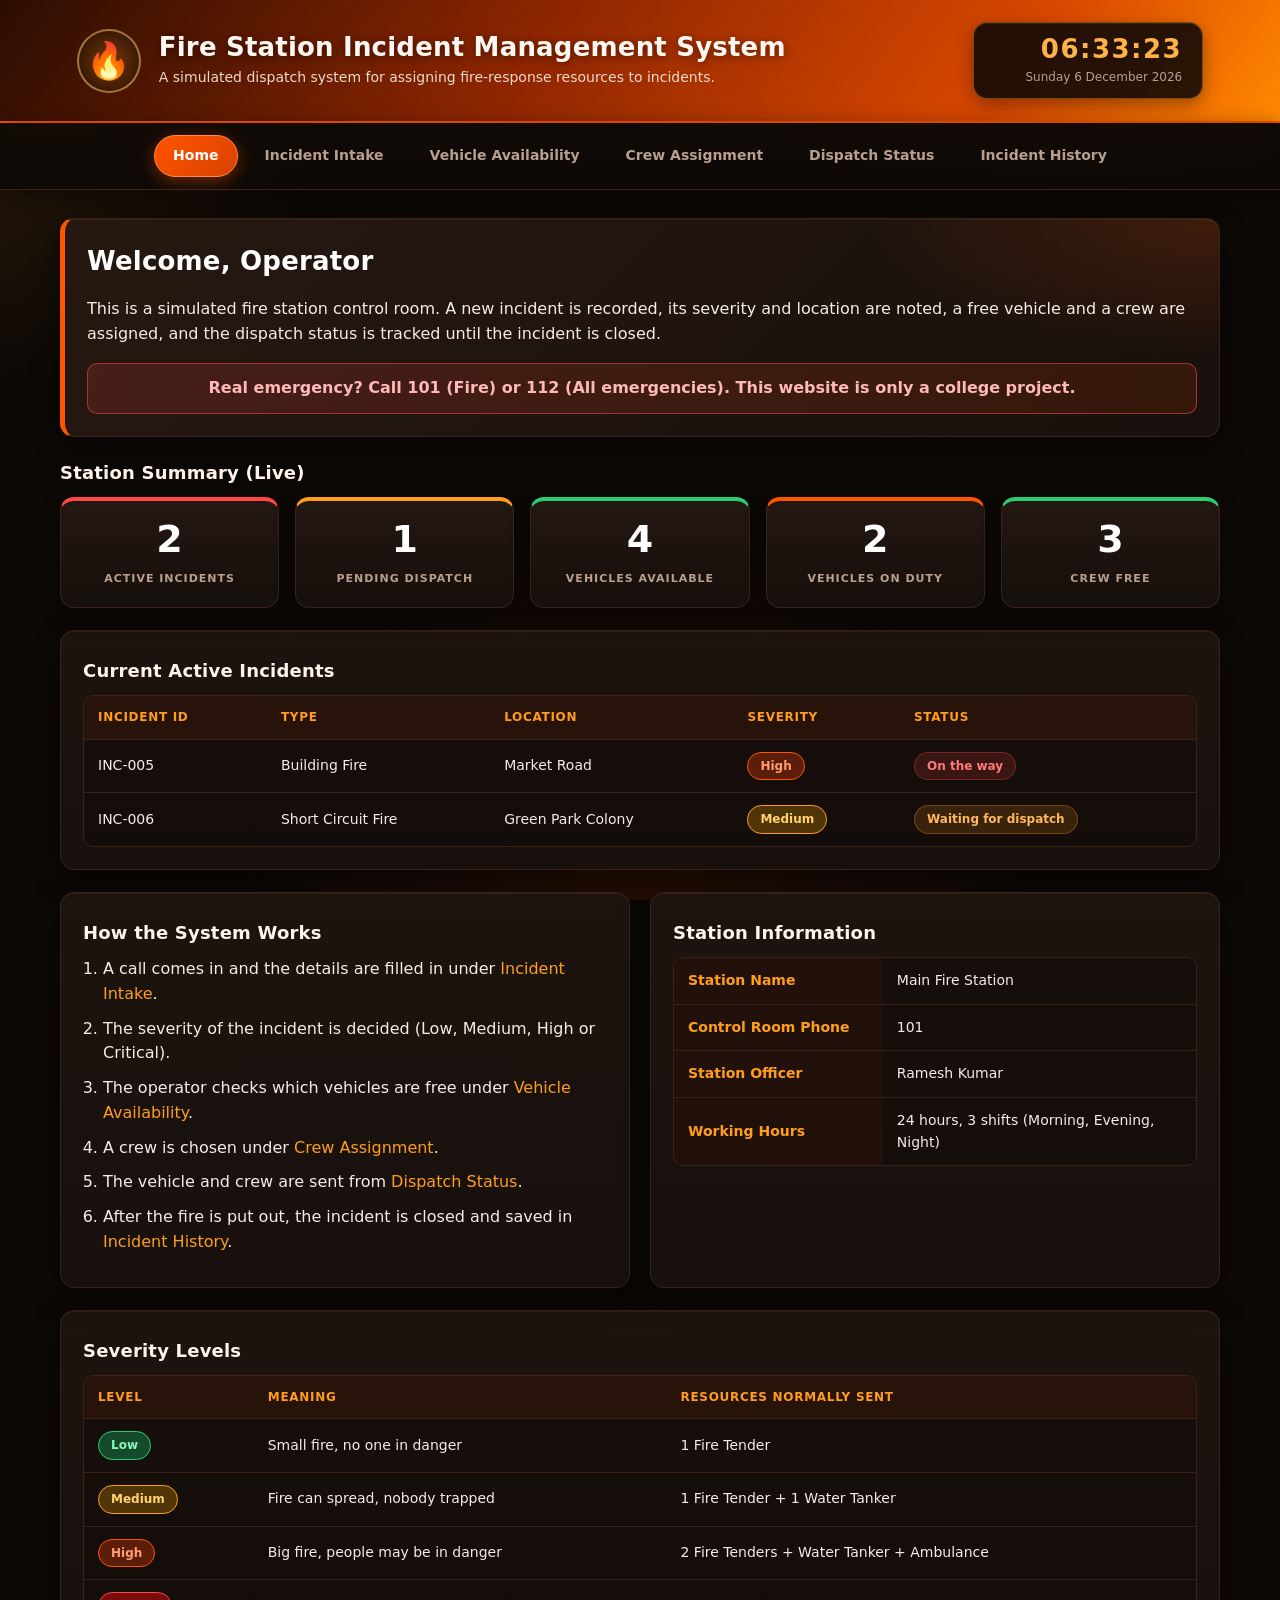
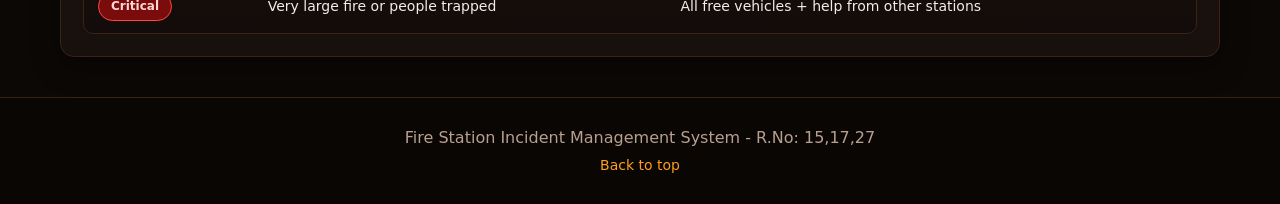
==== index.html @ aada80b8 "Rename fire station.html to index.html" ====
<!DOCTYPE html>
<html lang="en">
<head>
    <meta charset="UTF-8">
    <meta name="viewport" content="width=device-width, initial-scale=1">
    <title>Fire Station Incident Management System</title>
    <link rel="stylesheet" href="fire station.css">
</head>
<body id="top">

    <header class="topbar">
        <div class="brand">
            <div class="flame" aria-hidden="true">&#128293;</div>
            <div>
                <h1>Fire Station Incident Management System</h1>
                <p>A simulated dispatch system for assigning fire-response resources to incidents.</p>
            </div>
        </div>
        <div class="clock-box">
            <div id="clock-time">--:--:--</div>
            <div id="clock-date">--</div>
        </div>
    </header>

    <nav class="nav" id="nav">
        <a href="#home">Home</a>
        <a href="#intake">Incident Intake</a>
        <a href="#vehicles">Vehicle Availability</a>
        <a href="#crew">Crew Assignment</a>
        <a href="#dispatch">Dispatch Status</a>
        <a href="#history">Incident History</a>
    </nav>

    <main>

        <!-- Pure CSS Confirmation Banner when forms are submitted -->
        <div id="submitted" class="notice-banner">
            <span>&#10004; Action recorded in the control room log (HTML/CSS Simulation).</span>
            <a href="#home" class="close-notice">Dismiss</a>
        </div>

        <!-- ==================== HOME ==================== -->
        <section id="home" class="view">
            <div class="hero">
                <h2>Welcome, Operator</h2>
                <p>
                    This is a simulated fire station control room. A new incident is recorded,
                    its severity and location are noted, a free vehicle and a crew are assigned,
                    and the dispatch status is tracked until the incident is closed.
                </p>
                <p class="emergency">Real emergency? Call 101 (Fire) or 112 (All emergencies). This website is only a college project.</p>
            </div>

            <h3>Station Summary (Live)</h3>
            <div class="stats">
                <div class="stat red"><span>2</span><small>Active Incidents</small></div>
                <div class="stat orange"><span>1</span><small>Pending Dispatch</small></div>
                <div class="stat green"><span>4</span><small>Vehicles Available</small></div>
                <div class="stat"><span>2</span><small>Vehicles On Duty</small></div>
                <div class="stat green"><span>3</span><small>Crew Free</small></div>
            </div>

            <div class="card">
                <h3>Current Active Incidents</h3>
                <div class="table-wrap">
                    <table>
                        <thead>
                            <tr><th>Incident ID</th><th>Type</th><th>Location</th><th>Severity</th><th>Status</th></tr>
                        </thead>
                        <tbody>
                            <tr>
                                <td>INC-005</td>
                                <td>Building Fire</td>
                                <td>Market Road</td>
                                <td><span class="sev sev-high">High</span></td>
                                <td><span class="pill busy">On the way</span></td>
                            </tr>
                            <tr>
                                <td>INC-006</td>
                                <td>Short Circuit Fire</td>
                                <td>Green Park Colony</td>
                                <td><span class="sev sev-medium">Medium</span></td>
                                <td><span class="pill waiting">Waiting for dispatch</span></td>
                            </tr>
                        </tbody>
                    </table>
                </div>
            </div>

            <div class="grid-2">
                <div class="card">
                    <h3>How the System Works</h3>
                    <ol class="steps">
                        <li>A call comes in and the details are filled in under <a href="#intake">Incident Intake</a>.</li>
                        <li>The severity of the incident is decided (Low, Medium, High or Critical).</li>
                        <li>The operator checks which vehicles are free under <a href="#vehicles">Vehicle Availability</a>.</li>
                        <li>A crew is chosen under <a href="#crew">Crew Assignment</a>.</li>
                        <li>The vehicle and crew are sent from <a href="#dispatch">Dispatch Status</a>.</li>
                        <li>After the fire is put out, the incident is closed and saved in <a href="#history">Incident History</a>.</li>
                    </ol>
                </div>

                <div class="card">
                    <h3>Station Information</h3>
                    <div class="table-wrap">
                        <table class="info">
                            <tr><th>Station Name</th><td>Main Fire Station</td></tr>
                            <tr><th>Control Room Phone</th><td>101</td></tr>
                            <tr><th>Station Officer</th><td>Ramesh Kumar</td></tr>
                            <tr><th>Working Hours</th><td>24 hours, 3 shifts (Morning, Evening, Night)</td></tr>
                        </table>
                    </div>
                </div>
            </div>

            <div class="card">
                <h3>Severity Levels</h3>
                <div class="table-wrap">
                    <table>
                        <thead>
                            <tr><th>Level</th><th>Meaning</th><th>Resources Normally Sent</th></tr>
                        </thead>
                        <tbody>
                            <tr><td><span class="sev sev-low">Low</span></td><td>Small fire, no one in danger</td><td>1 Fire Tender</td></tr>
                            <tr><td><span class="sev sev-medium">Medium</span></td><td>Fire can spread, nobody trapped</td><td>1 Fire Tender + 1 Water Tanker</td></tr>
                            <tr><td><span class="sev sev-high">High</span></td><td>Big fire, people may be in danger</td><td>2 Fire Tenders + Water Tanker + Ambulance</td></tr>
                            <tr><td><span class="sev sev-critical">Critical</span></td><td>Very large fire or people trapped</td><td>All free vehicles + help from other stations</td></tr>
                        </tbody>
                    </table>
                </div>
            </div>
        </section>

        <!-- ==================== INCIDENT INTAKE ==================== -->
        <section id="intake" class="view">
            <div class="page-title">
                <span class="num">1</span>
                <div><h2>Incident Intake</h2><p>Fill in this form when a new emergency call is received.</p></div>
            </div>

            <form action="#submitted" class="card">
                <div class="grid-2">
                    <fieldset>
                        <legend>Caller Details</legend>
                        <p><label for="caller">Caller Name</label>
                           <input type="text" id="caller" name="caller" required placeholder="e.g. Rakesh Mehta"></p>
                        <p><label for="phone">Phone Number</label>
                           <input type="tel" id="phone" name="phone" required pattern="[0-9+\- ]{8,15}" placeholder="10 digit number"></p>
                    </fieldset>

                    <fieldset>
                        <legend>Location</legend>
                        <p><label for="address">Address</label>
                           <input type="text" id="address" name="address" required placeholder="Street / building"></p>
                        <p><label for="landmark">Nearby Landmark</label>
                           <input type="text" id="landmark" name="landmark" placeholder="Optional"></p>
                        <p><label for="area">Area / Zone</label>
                           <select id="area" name="area">
                               <option>North Zone</option>
                               <option>South Zone</option>
                               <option>East Zone</option>
                               <option>West Zone</option>
                               <option>Central Zone</option>
                           </select></p>
                    </fieldset>
                </div>

                <fieldset>
                    <legend>Incident Details</legend>
                    <div class="grid-3">
                        <p><label for="date">Date</label>
                           <input type="date" id="date" name="date" value="2026-11-18" required></p>
                        <p><label for="time">Time of Call</label>
                           <input type="time" id="time" name="time" value="10:45" required></p>
                        <p><label for="type">Incident Type</label>
                           <select id="type" name="type">
                               <option>Building Fire</option>
                               <option>Vehicle Fire</option>
                               <option>Forest / Grass Fire</option>
                               <option>Short Circuit Fire</option>
                               <option>Gas Leak</option>
                               <option>Rescue</option>
                               <option>Other</option>
                           </select></p>
                    </div>
                    <p><label for="people">People Trapped / Injured</label>
                       <select id="people" name="people">
                           <option>None</option>
                           <option>Not sure</option>
                           <option>Yes</option>
                       </select></p>
                    <p><label for="details">Description</label>
                       <textarea id="details" name="details" rows="3" placeholder="What is happening?"></textarea></p>
                </fieldset>

                <div class="grid-2">
                    <fieldset class="severity-box">
                        <legend>Severity</legend>
                        <div class="choice-row">
                            <label class="choice sev-low"><input type="radio" name="severity" value="low" required> Low</label>
                            <label class="choice sev-medium"><input type="radio" name="severity" value="medium"> Medium</label>
                            <label class="choice sev-high"><input type="radio" name="severity" value="high"> High</label>
                            <label class="choice sev-critical"><input type="radio" name="severity" value="critical"> Critical</label>
                        </div>
                        <p class="hint hint-default">Pick a severity to see the normal resources.</p>
                        <p class="hint hint-low">Normal resources: <b>1 Fire Tender</b></p>
                        <p class="hint hint-medium">Normal resources: <b>1 Fire Tender + 1 Water Tanker</b></p>
                        <p class="hint hint-high">Normal resources: <b>2 Fire Tenders + Water Tanker + Ambulance</b></p>
                        <p class="hint hint-critical">Normal resources: <b>All free vehicles + help from other stations</b></p>
                    </fieldset>

                    <fieldset>
                        <legend>Extra Help Needed</legend>
                        <div class="choice-row">
                            <label class="choice"><input type="checkbox" name="help" value="Ambulance"> Ambulance</label>
                            <label class="choice"><input type="checkbox" name="help" value="Police"> Police</label>
                            <label class="choice"><input type="checkbox" name="help" value="Electricity Dept"> Electricity Department</label>
                            <label class="choice"><input type="checkbox" name="help" value="Gas Company"> Gas Company</label>
                        </div>
                    </fieldset>
                </div>

                <div class="actions">
                    <button type="submit" class="btn">Submit Incident</button>
                    <button type="reset" class="btn ghost">Clear Form</button>
                </div>
            </form>

            <div class="card">
                <h3>Recently Received Incidents</h3>
                <div class="table-wrap">
                    <table>
                        <thead>
                            <tr><th>Incident ID</th><th>Time</th><th>Caller</th><th>Type</th><th>Location</th><th>Severity</th></tr>
                        </thead>
                        <tbody>
                            <tr><td>INC-006</td><td>10:40 AM</td><td>Sunita Rao</td><td>Short Circuit Fire</td><td>Green Park Colony</td><td><span class="sev sev-medium">Medium</span></td></tr>
                            <tr><td>INC-005</td><td>10:15 AM</td><td>Rakesh Mehta</td><td>Building Fire</td><td>Market Road</td><td><span class="sev sev-high">High</span></td></tr>
                            <tr><td>INC-004</td><td>4:00 PM</td><td>Ravi Kumar</td><td>Forest / Grass Fire</td><td>Railway Colony</td><td><span class="sev sev-low">Low</span></td></tr>
                            <tr><td>INC-003</td><td>2:30 AM</td><td>Security Guard</td><td>Building Fire</td><td>Industrial Area</td><td><span class="sev sev-critical">Critical</span></td></tr>
                            <tr><td>INC-002</td><td>2:00 PM</td><td>Neha Gupta</td><td>Gas Leak</td><td>Sector 5</td><td><span class="sev sev-medium">Medium</span></td></tr>
                            <tr><td>INC-001</td><td>9:00 AM</td><td>Amit Das</td><td>Vehicle Fire</td><td>Highway Bypass</td><td><span class="sev sev-low">Low</span></td></tr>
                        </tbody>
                    </table>
                </div>
            </div>
        </section>

        <!-- ==================== VEHICLE AVAILABILITY ==================== -->
        <section id="vehicles" class="view">
            <div class="page-title">
                <span class="num">2</span>
                <div><h2>Vehicle Availability</h2><p>Check which vehicles are free before dispatching.</p></div>
            </div>

            <div class="card">
                <div class="table-wrap">
                    <table>
                        <thead>
                            <tr><th>Vehicle ID</th><th>Vehicle Type</th><th>Water Capacity</th><th>Station</th><th>Status</th><th>Current Incident</th><th>Remarks</th></tr>
                        </thead>
                        <tbody>
                            <tr><td>FT-01</td><td>Fire Tender</td><td>4000 litres</td><td>Main Station</td><td><span class="pill available">Available</span></td><td>-</td><td>-</td></tr>
                            <tr><td>FT-02</td><td>Fire Tender</td><td>4000 litres</td><td>Main Station</td><td><span class="pill busy">On Duty</span></td><td>INC-005</td><td>-</td></tr>
                            <tr><td>WT-01</td><td>Water Tanker</td><td>10000 litres</td><td>Main Station</td><td><span class="pill available">Available</span></td><td>-</td><td>-</td></tr>
                            <tr><td>WT-02</td><td>Water Tanker</td><td>10000 litres</td><td>Main Station</td><td><span class="pill busy">On Duty</span></td><td>INC-005</td><td>-</td></tr>
                            <tr><td>AM-01</td><td>Ambulance</td><td>-</td><td>Main Station</td><td><span class="pill available">Available</span></td><td>-</td><td>-</td></tr>
                            <tr><td>RV-01</td><td>Rescue Van</td><td>-</td><td>Main Station</td><td><span class="pill available">Available</span></td><td>-</td><td>-</td></tr>
                            <tr><td>LD-01</td><td>Ladder Truck</td><td>2000 litres</td><td>East Station</td><td><span class="pill waiting">Under Maintenance</span></td><td>-</td><td>Pump servicing</td></tr>
                        </tbody>
                    </table>
                </div>
                <p class="note"><span class="dot available"></span> Ready to go &nbsp; <span class="dot busy"></span> Already sent out &nbsp; <span class="dot waiting"></span> Cannot be used right now</p>
            </div>

            <div class="grid-2">
                <div class="card">
                    <h3>Vehicle Count</h3>
                    <div class="table-wrap">
                        <table>
                            <thead>
                                <tr><th>Type</th><th>Total</th><th>Available</th><th>On Duty</th><th>Maintenance</th></tr>
                            </thead>
                            <tbody>
                                <tr><td>Fire Tender</td><td>2</td><td>1</td><td>1</td><td>0</td></tr>
                                <tr><td>Water Tanker</td><td>2</td><td>1</td><td>1</td><td>0</td></tr>
                                <tr><td>Ambulance</td><td>1</td><td>1</td><td>0</td><td>0</td></tr>
                                <tr><td>Rescue Van</td><td>1</td><td>1</td><td>0</td><td>0</td></tr>
                                <tr><td>Ladder Truck</td><td>1</td><td>0</td><td>0</td><td>1</td></tr>
                            </tbody>
                        </table>
                    </div>
                </div>

                <form action="#submitted" class="card">
                    <h3>Update Vehicle Status</h3>
                    <p><label for="v-vehicle">Select Vehicle</label>
                       <select id="v-vehicle" name="vehicle">
                           <option>FT-01 (Fire Tender)</option>
                           <option>FT-02 (Fire Tender)</option>
                           <option>WT-01 (Water Tanker)</option>
                           <option>WT-02 (Water Tanker)</option>
                           <option>AM-01 (Ambulance)</option>
                           <option>RV-01 (Rescue Van)</option>
                           <option>LD-01 (Ladder Truck)</option>
                       </select></p>
                    <p><label for="v-status">New Status</label>
                       <select id="v-status" name="vstatus">
                           <option>Available</option>
                           <option>On Duty</option>
                           <option>Under Maintenance</option>
                       </select></p>
                    <p><label for="v-remarks">Remarks</label>
                       <input type="text" id="v-remarks" name="remarks" placeholder="Optional"></p>
                    <button type="submit" class="btn">Update Status</button>
                </form>
            </div>
        </section>

        <!-- ==================== CREW ASSIGNMENT ==================== -->
        <section id="crew" class="view">
            <div class="page-title">
                <span class="num">3</span>
                <div><h2>Crew Assignment</h2><p>See who is free and put them on an incident.</p></div>
            </div>

            <div class="card">
                <div class="table-wrap">
                    <table>
                        <thead>
                            <tr><th>Crew ID</th><th>Name</th><th>Rank</th><th>Shift</th><th>Assigned Vehicle</th><th>Assigned Incident</th><th>Status</th></tr>
                        </thead>
                        <tbody>
                            <tr><td>C-01</td><td>Ramesh Kumar</td><td>Station Officer</td><td>Morning</td><td>FT-02</td><td>INC-005</td><td><span class="pill busy">On Duty</span></td></tr>
                            <tr><td>C-02</td><td>Suresh Yadav</td><td>Firefighter</td><td>Morning</td><td>FT-02</td><td>INC-005</td><td><span class="pill busy">On Duty</span></td></tr>
                            <tr><td>C-03</td><td>Anil Sharma</td><td>Driver</td><td>Morning</td><td>FT-02</td><td>INC-005</td><td><span class="pill busy">On Duty</span></td></tr>
                            <tr><td>C-04</td><td>Pooja Patel</td><td>Firefighter</td><td>Morning</td><td>WT-02</td><td>INC-005</td><td><span class="pill busy">On Duty</span></td></tr>
                            <tr><td>C-05</td><td>Vikram Joshi</td><td>Driver</td><td>Morning</td><td>WT-02</td><td>INC-005</td><td><span class="pill busy">On Duty</span></td></tr>
                            <tr><td>C-06</td><td>Mohit Singh</td><td>Firefighter</td><td>Morning</td><td>Not assigned</td><td>-</td><td><span class="pill available">Free</span></td></tr>
                            <tr><td>C-07</td><td>Deepak Verma</td><td>Paramedic</td><td>Morning</td><td>Not assigned</td><td>-</td><td><span class="pill available">Free</span></td></tr>
                            <tr><td>C-08</td><td>Rahul Chauhan</td><td>Driver</td><td>Morning</td><td>Not assigned</td><td>-</td><td><span class="pill available">Free</span></td></tr>
                            <tr><td>C-09</td><td>Kiran Desai</td><td>Firefighter</td><td>Night</td><td>-</td><td>-</td><td><span class="pill waiting">Off Duty</span></td></tr>
                        </tbody>
                    </table>
                </div>
            </div>

            <div class="grid-2">
                <form action="#submitted" class="card">
                    <h3>Assign Crew to Incident</h3>
                    <p><label for="c-incident">Incident ID</label>
                       <select id="c-incident" name="incident">
                           <option>INC-005 - Building Fire (Market Road)</option>
                           <option>INC-006 - Short Circuit Fire (Green Park Colony)</option>
                       </select></p>
                    <p><label for="c-vehicle">Vehicle (optional)</label>
                       <select id="c-vehicle" name="vehicle">
                           <option>No vehicle</option>
                           <option>FT-01 (Fire Tender)</option>
                           <option>WT-01 (Water Tanker)</option>
                           <option>AM-01 (Ambulance)</option>
                           <option>RV-01 (Rescue Van)</option>
                       </select></p>
                    <p>Select Crew Members</p>
                    <div class="choice-row">
                        <label class="choice"><input type="checkbox" name="crew" value="C-06"> Mohit Singh (Firefighter)</label>
                        <label class="choice"><input type="checkbox" name="crew" value="C-07"> Deepak Verma (Paramedic)</label>
                        <label class="choice"><input type="checkbox" name="crew" value="C-08"> Rahul Chauhan (Driver)</label>
                    </div>
                    <p class="note">Only crew members whose status is "Free" are shown in this list.</p>
                    <div class="actions">
                        <button type="submit" class="btn">Assign Crew</button>
                        <button type="reset" class="btn ghost">Clear</button>
                    </div>
                </form>

                <div class="card">
                    <h3>Shift Timings</h3>
                    <div class="table-wrap">
                        <table>
                            <thead><tr><th>Shift</th><th>Timing</th></tr></thead>
                            <tbody>
                                <tr><td>Morning</td><td>6:00 AM - 2:00 PM</td></tr>
                                <tr><td>Evening</td><td>2:00 PM - 10:00 PM</td></tr>
                                <tr><td>Night</td><td>10:00 PM - 6:00 AM</td></tr>
                            </tbody>
                        </table>
                    </div>
                </div>
            </div>
        </section>

        <!-- ==================== DISPATCH STATUS ==================== -->
        <section id="dispatch" class="view">
            <div class="page-title">
                <span class="num">4</span>
                <div><h2>Dispatch Status</h2><p>Send vehicles out and track each incident until it is closed.</p></div>
            </div>

            <div class="card">
                <div class="table-wrap">
                    <table>
                        <thead>
                            <tr><th>Incident ID</th><th>Location</th><th>Severity</th><th>Vehicles Sent</th><th>Crew Count</th><th>Dispatch Time</th><th>Status</th></tr>
                        </thead>
                        <tbody>
                            <tr>
                                <td>INC-005</td>
                                <td>Market Road</td>
                                <td><span class="sev sev-high">High</span></td>
                                <td>FT-02, WT-02</td>
                                <td>5</td>
                                <td>10:20 AM</td>
                                <td><span class="pill busy">On the way</span></td>
                            </tr>
                            <tr>
                                <td>INC-006</td>
                                <td>Green Park Colony</td>
                                <td><span class="sev sev-medium">Medium</span></td>
                                <td>-</td>
                                <td>0</td>
                                <td>-</td>
                                <td><span class="pill waiting">Waiting for dispatch</span></td>
                            </tr>
                        </tbody>
                    </table>
                </div>
                <p class="note">Possible statuses: Waiting for dispatch, Dispatched, On the way, Arrived at scene, Fire under control, Returned to station, Closed.</p>
            </div>

            <div class="grid-2">
                <form action="#submitted" class="card">
                    <h3>Dispatch a Vehicle</h3>
                    <p><label for="d-incident">Incident ID</label>
                       <select id="d-incident" name="incident">
                           <option>INC-006 - Short Circuit Fire (Green Park Colony)</option>
                           <option>INC-005 - Building Fire (Market Road)</option>
                       </select></p>
                    <p class="hint">Normal resources for <b>Medium</b>: 1 Fire Tender + 1 Water Tanker</p>
                    <p>Vehicles to Send</p>
                    <div class="choice-row">
                        <label class="choice"><input type="checkbox" name="vehicle" value="FT-01"> FT-01 (Fire Tender)</label>
                        <label class="choice"><input type="checkbox" name="vehicle" value="WT-01"> WT-01 (Water Tanker)</label>
                        <label class="choice"><input type="checkbox" name="vehicle" value="AM-01"> AM-01 (Ambulance)</label>
                        <label class="choice"><input type="checkbox" name="vehicle" value="RV-01"> RV-01 (Rescue Van)</label>
                    </div>
                    <p><label for="dtime">Dispatch Time</label>
                       <input type="time" id="dtime" name="dtime" value="10:45" required></p>
                    <p><label for="dnote">Instructions for Crew</label>
                       <textarea id="dnote" name="dnote" rows="3" placeholder="Optional"></textarea></p>
                    <div class="actions">
                        <button type="submit" class="btn">Dispatch Now</button>
                        <button type="reset" class="btn ghost">Clear</button>
                    </div>
                </form>

                <form action="#submitted" class="card">
                    <h3>Update Dispatch Status</h3>
                    <p><label for="u-incident">Incident ID</label>
                       <select id="u-incident" name="incident2">
                           <option>INC-005 - Building Fire (Market Road)</option>
                           <option>INC-006 - Short Circuit Fire (Green Park Colony)</option>
                       </select></p>
                    <p><label for="u-status">New Status</label>
                       <select id="u-status" name="status">
                           <option>Waiting for dispatch</option>
                           <option>Dispatched</option>
                           <option selected>On the way</option>
                           <option>Arrived at scene</option>
                           <option>Fire under control</option>
                           <option>Returned to station</option>
                           <option>Closed</option>
                       </select></p>
                    <p><label for="u-report">Final Report (when closing)</label>
                       <textarea id="u-report" name="report" rows="3" placeholder="e.g. Fire put out, no injuries"></textarea></p>
                    <button type="submit" class="btn">Update Status</button>
                </form>
            </div>
        </section>

        <!-- ==================== INCIDENT HISTORY ==================== -->
        <section id="history" class="view">
            <div class="page-title">
                <span class="num">5</span>
                <div><h2>Incident History</h2><p>Search past and current incidents.</p></div>
            </div>

            <form action="#history" class="card">
                <div class="grid-4">
                    <p><label for="from">From Date</label><input type="date" id="from" name="from"></p>
                    <p><label for="to">To Date</label><input type="date" id="to" name="to"></p>
                    <p><label for="stype">Incident Type</label>
                       <select id="stype" name="stype">
                           <option>All</option>
                           <option>Building Fire</option>
                           <option>Vehicle Fire</option>
                           <option>Forest / Grass Fire</option>
                           <option>Short Circuit Fire</option>
                           <option>Gas Leak</option>
                           <option>Rescue</option>
                           <option>Other</option>
                       </select></p>
                    <p><label for="ssev">Severity</label>
                       <select id="ssev" name="ssev">
                           <option>All</option>
                           <option>Low</option>
                           <option>Medium</option>
                           <option>High</option>
                           <option>Critical</option>
                       </select></p>
                </div>
                <div class="actions">
                    <button type="submit" class="btn">Search</button>
                    <button type="reset" class="btn ghost">Reset</button>
                </div>
            </form>

            <div class="card">
                <div class="table-wrap">
                    <table>
                        <thead>
                            <tr><th>Incident ID</th><th>Date</th><th>Type</th><th>Location</th><th>Severity</th><th>Vehicles Used</th><th>Response Time</th><th>Result</th></tr>
                        </thead>
                        <tbody>
                            <tr><td>INC-001</td><td>02-11-2026</td><td>Vehicle Fire</td><td>Highway Bypass</td><td><span class="sev sev-low">Low</span></td><td>FT-01</td><td>8 min</td><td>Fire put out</td></tr>
                            <tr><td>INC-002</td><td>05-11-2026</td><td>Gas Leak</td><td>Sector 5</td><td><span class="sev sev-medium">Medium</span></td><td>FT-01, AM-01</td><td>10 min</td><td>Area made safe</td></tr>
                            <tr><td>INC-003</td><td>08-11-2026</td><td>Building Fire</td><td>Industrial Area</td><td><span class="sev sev-critical">Critical</span></td><td>FT-01, FT-02, WT-01, WT-02, AM-01</td><td>12 min</td><td>Fire put out, 2 people rescued</td></tr>
                            <tr><td>INC-004</td><td>10-11-2026</td><td>Forest / Grass Fire</td><td>Railway Colony</td><td><span class="sev sev-low">Low</span></td><td>WT-01</td><td>15 min</td><td>Fire put out</td></tr>
                            <tr><td>INC-005</td><td>12-11-2026</td><td>Building Fire</td><td>Market Road</td><td><span class="sev sev-high">High</span></td><td>FT-02, WT-02</td><td>9 min</td><td><span class="pill waiting">In progress</span></td></tr>
                            <tr><td>INC-006</td><td>12-11-2026</td><td>Short Circuit Fire</td><td>Green Park Colony</td><td><span class="sev sev-medium">Medium</span></td><td>-</td><td>-</td><td><span class="pill waiting">In progress</span></td></tr>
                        </tbody>
                    </table>
                </div>
            </div>

            <div class="card">
                <h3>Summary of Incidents</h3>
                <div class="table-wrap">
                    <table>
                        <thead><tr><th>Severity</th><th>Number of Incidents</th></tr></thead>
                        <tbody>
                            <tr><td><span class="sev sev-low">Low</span></td><td>2</td></tr>
                            <tr><td><span class="sev sev-medium">Medium</span></td><td>2</td></tr>
                            <tr><td><span class="sev sev-high">High</span></td><td>1</td></tr>
                            <tr><td><span class="sev sev-critical">Critical</span></td><td>1</td></tr>
                            <tr><th>Total</th><th>6</th></tr>
                        </tbody>
                    </table>
                </div>
            </div>
        </section>

    </main>

    <footer>
        <p>Fire Station Incident Management System - R.No: 15,17,27 </p>
        <p class="top"><a href="#top">Back to top</a></p>
    </footer>

    <script>
        function updateClock() {
            const now = new Date();
            document.getElementById("clock-time").textContent = now.toLocaleTimeString("en-GB");
            document.getElementById("clock-date").textContent = now.toLocaleDateString("en-GB", {
                weekday: "long", day: "numeric", month: "long", year: "numeric"
            });
        }
        updateClock();
        setInterval(updateClock, 1000);
    </script>

</body>
</html>
---- fire station.css ----
/* ---------- Dark Orange & Ember Theme ---------- */
:root {
    --bg: #0c0806;
    --bg-2: #160f0b;
    --card: #1d140f;
    --card-hover: #241913;
    --line: #3a2316;
    --line-bright: #5c3621;
    --text: #f5ece6;
    --muted: #b89f90;
    --fire: #ff5500;
    --fire-deep: #b83200;
    --amber: #ff9d1c;
    --glow: rgba(255, 85, 0, 0.28);
    --green: #2ecc71;
    --red: #ff4747;
    --orange: #ff9f43;
    --radius: 14px;
}

* { box-sizing: border-box; }
html { scroll-behavior: smooth; }

/* ---------- Basic page settings ---------- */
body {
    font-family: "Segoe UI", system-ui, -apple-system, Arial, sans-serif;
    margin: 0;
    background:
        radial-gradient(950px 450px at 85% -8%, rgba(255, 85, 0, 0.24), transparent 60%),
        radial-gradient(750px 450px at -10% 15%, rgba(255, 157, 28, 0.12), transparent 60%),
        radial-gradient(600px 500px at 50% 100%, rgba(184, 50, 0, 0.14), transparent 70%),
        var(--bg);
    background-attachment: fixed;
    color: var(--text);
    line-height: 1.55;
}

a {
    color: var(--amber);
    text-decoration: none;
    transition: color 0.2s;
}
a:hover { color: #ffc266; text-decoration: underline; }

h1, h2, h3 { margin: 0 0 10px; letter-spacing: 0.2px; }
h3 {
    font-size: 18px;
    margin-top: 4px;
    color: #fff3eb;
    display: flex;
    align-items: center;
    gap: 8px;
}

/* ---------- Header & Clock Alignment ---------- */
.topbar {
    display: flex;
    justify-content: space-between;
    align-items: center;
    gap: 24px;
    flex-wrap: wrap;
    padding: 22px 6%;
    background: linear-gradient(125deg, #2b0d02 0%, #8f2600 42%, #d94800 78%, #ff8800 100%);
    color: #fff8f2;
    border-bottom: 2px solid var(--fire);
    box-shadow: 0 8px 32px rgba(255, 85, 0, 0.22);
}

.brand {
    display: flex;
    align-items: center;
    gap: 18px;
    flex: 1 1 320px;
}
.brand h1 {
    font-size: 26px;
    font-weight: 800;
    margin: 0;
    line-height: 1.2;
    text-shadow: 0 2px 10px rgba(0, 0, 0, 0.45);
}
.brand p {
    margin: 4px 0 0;
    font-size: 14px;
    color: rgba(255, 243, 235, 0.88);
}

.flame {
    flex-shrink: 0;
    font-size: 36px;
    width: 64px;
    height: 64px;
    display: grid;
    place-items: center;
    background: radial-gradient(circle, rgba(255, 157, 28, 0.28), rgba(12, 8, 6, 0.65));
    border: 2px solid rgba(255, 194, 102, 0.55);
    border-radius: 50%;
    animation: pulse 2.2s ease-in-out infinite;
}

@keyframes pulse {
    0%, 100% { box-shadow: 0 0 0 0 rgba(255, 157, 28, 0.45); }
    50% { box-shadow: 0 0 0 14px rgba(255, 157, 28, 0); }
}

.clock-box {
    flex-shrink: 0;
    margin-left: auto;
    min-width: 230px;
    display: flex;
    flex-direction: column;
    align-items: flex-end;
    justify-content: center;
    text-align: right;
    background: rgba(12, 8, 6, 0.88);
    border: 1px solid rgba(255, 157, 28, 0.4);
    color: var(--amber);
    padding: 12px 20px;
    border-radius: var(--radius);
    box-shadow:
        0 6px 18px rgba(0, 0, 0, 0.35),
        inset 0 1px 0 rgba(255, 255, 255, 0.08);
    font-variant-numeric: tabular-nums;
}
#clock-time {
    font-size: 26px;
    font-weight: 800;
    letter-spacing: 1.5px;
    line-height: 1.15;
    color: #ffb347;
}
#clock-date {
    font-size: 12px;
    font-weight: 500;
    color: var(--muted);
    margin-top: 3px;
}

/* ---------- Navigation bar ---------- */
.nav {
    position: sticky;
    top: 0;
    z-index: 10;
    display: flex;
    justify-content: center;
    flex-wrap: wrap;
    gap: 8px;
    padding: 12px 16px;
    background: rgba(15, 10, 7, 0.9);
    backdrop-filter: blur(12px);
    border-bottom: 1px solid var(--line);
    box-shadow: 0 4px 20px rgba(0, 0, 0, 0.45);
}

.nav a {
    color: var(--muted);
    text-decoration: none;
    padding: 9px 18px;
    border-radius: 999px;
    font-size: 14px;
    font-weight: 600;
    border: 1px solid transparent;
    transition: all 0.2s ease;
}
.nav a:hover {
    background: var(--card);
    color: var(--amber);
    border-color: var(--line-bright);
    text-decoration: none;
}

/* Highlight active nav link using :target */
body:not(:has(.view:target)) .nav a[href="#home"],
body:has(#home:target) .nav a[href="#home"],
body:has(#intake:target) .nav a[href="#intake"],
body:has(#vehicles:target) .nav a[href="#vehicles"],
body:has(#crew:target) .nav a[href="#crew"],
body:has(#dispatch:target) .nav a[href="#dispatch"],
body:has(#history:target) .nav a[href="#history"] {
    background: linear-gradient(135deg, var(--fire), #d94100);
    color: #fff;
    border-color: #ff8c42;
    box-shadow: 0 4px 16px rgba(255, 85, 0, 0.4);
}

/* ---------- Pure CSS Tab Switching ---------- */
main {
    width: min(1160px, 92%);
    margin: 28px auto;
}

.view { display: none; animation: fade 0.35s ease; }
.view:target { display: block; }
body:not(:has(.view:target)) #home { display: block; }

@keyframes fade {
    from { opacity: 0; transform: translateY(10px); }
    to { opacity: 1; transform: none; }
}

/* ---------- Pure CSS Form Submission Banner ---------- */
.notice-banner {
    display: none;
    justify-content: space-between;
    align-items: center;
    gap: 12px;
    background: linear-gradient(90deg, rgba(46, 204, 113, 0.18), rgba(29, 20, 15, 0.95));
    border: 1px solid var(--green);
    border-left: 5px solid var(--green);
    color: #d4f8e3;
    padding: 14px 20px;
    border-radius: var(--radius);
    margin-bottom: 22px;
    font-weight: 600;
    box-shadow: 0 8px 24px rgba(0, 0, 0, 0.4);
}
.notice-banner:target {
    display: flex;
    animation: fade 0.3s ease;
}
.close-notice {
    color: var(--text);
    text-decoration: none;
    font-size: 13px;
    padding: 5px 12px;
    border: 1px solid var(--line-bright);
    border-radius: 8px;
    background: var(--bg-2);
}
.close-notice:hover {
    border-color: var(--amber);
    color: var(--amber);
    text-decoration: none;
}

/* ---------- Cards & Layout ---------- */
.card, .hero {
    background: linear-gradient(180deg, var(--card) 0%, #17100c 100%);
    border: 1px solid var(--line);
    border-radius: var(--radius);
    padding: 22px;
    margin-bottom: 22px;
    box-shadow:
        0 10px 28px rgba(0, 0, 0, 0.42),
        inset 0 1px 0 rgba(255, 166, 102, 0.07);
}

.hero {
    border-left: 5px solid var(--fire);
    background:
        radial-gradient(500px 200px at 100% 0%, rgba(255, 85, 0, 0.16), transparent 70%),
        linear-gradient(135deg, #261811 0%, #18100c 100%);
}
.hero h2 { font-size: 26px; color: #fff; }

.page-title {
    display: flex;
    align-items: center;
    gap: 16px;
    margin-bottom: 20px;
    padding-bottom: 14px;
    border-bottom: 1px solid var(--line);
}
.page-title h2 { margin: 0; font-size: 24px; color: #fff; }
.page-title p { margin: 2px 0 0; color: var(--muted); }
.num {
    width: 44px;
    height: 44px;
    display: grid;
    place-items: center;
    background: linear-gradient(135deg, var(--fire), var(--amber));
    color: #1a0800;
    font-size: 18px;
    font-weight: 800;
    border-radius: 12px;
    box-shadow: 0 4px 14px rgba(255, 85, 0, 0.38);
}

.grid-2 { display: grid; grid-template-columns: 1fr 1fr; gap: 20px; margin-bottom: 22px; }
.grid-3 { display: grid; grid-template-columns: repeat(3, 1fr); gap: 16px; }
.grid-4 { display: grid; grid-template-columns: repeat(4, 1fr); gap: 16px; }
.grid-2 > .card { margin-bottom: 0; }

/* ---------- Stat boxes ---------- */
.stats {
    display: grid;
    grid-template-columns: repeat(auto-fit, minmax(165px, 1fr));
    gap: 16px;
    margin-bottom: 22px;
}
.stat {
    background: linear-gradient(180deg, #231711 0%, #170f0b 100%);
    border: 1px solid var(--line);
    border-top: 4px solid var(--fire);
    border-radius: var(--radius);
    padding: 18px 14px;
    text-align: center;
    box-shadow: 0 8px 20px rgba(0, 0, 0, 0.35);
    transition: transform 0.2s ease, border-color 0.2s ease, box-shadow 0.2s ease;
}
.stat:hover {
    transform: translateY(-4px);
    border-color: var(--line-bright);
    box-shadow: 0 12px 26px rgba(255, 85, 0, 0.16);
}
.stat span {
    display: block;
    font-size: 38px;
    font-weight: 800;
    color: #fff;
    line-height: 1.1;
    margin-bottom: 4px;
}
.stat small {
    color: var(--muted);
    text-transform: uppercase;
    letter-spacing: 1px;
    font-size: 11px;
    font-weight: 700;
}
.stat.red { border-top-color: var(--red); }
.stat.orange { border-top-color: var(--amber); }
.stat.green { border-top-color: var(--green); }

/* ---------- Forms ---------- */
fieldset {
    border: 1px solid var(--line);
    background: rgba(12, 8, 6, 0.35);
    border-radius: var(--radius);
    margin: 0 0 18px;
    padding: 14px 18px 8px;
}
legend {
    font-weight: 700;
    font-size: 13px;
    text-transform: uppercase;
    letter-spacing: 0.7px;
    color: var(--amber);
    padding: 2px 10px;
    background: var(--card);
    border: 1px solid var(--line);
    border-radius: 6px;
}

form p { margin: 0 0 14px; }
label {
    display: block;
    font-size: 13px;
    font-weight: 600;
    color: var(--muted);
    margin-bottom: 5px;
}

input[type="text"], input[type="tel"], input[type="date"], input[type="time"],
input[type="number"], select, textarea {
    width: 100%;
    padding: 10px 13px;
    background: var(--bg-2);
    color: var(--text);
    border: 1px solid var(--line);
    border-radius: 9px;
    font: inherit;
    transition: border-color 0.2s, box-shadow 0.2s, background 0.2s;
}
input:hover, select:hover, textarea:hover {
    border-color: var(--line-bright);
}
input:focus, select:focus, textarea:focus {
    outline: none;
    background: #1a110c;
    border-color: var(--fire);
    box-shadow: 0 0 0 3px var(--glow);
}
input[type="date"], input[type="time"] { color-scheme: dark; }
textarea { resize: vertical; }

.choice-row { display: flex; flex-wrap: wrap; gap: 9px; margin-bottom: 12px; }
.choice {
    display: inline-flex;
    align-items: center;
    gap: 7px;
    margin: 0;
    padding: 8px 15px;
    background: var(--bg-2);
    border: 1px solid var(--line);
    border-radius: 999px;
    color: var(--text);
    font-size: 14px;
    font-weight: 500;
    cursor: pointer;
    transition: all 0.2s ease;
}
.choice:hover {
    border-color: var(--fire);
    background: var(--card-hover);
}
.choice input { accent-color: var(--fire); }
.choice:has(input:checked) {
    border-color: var(--fire);
    background: rgba(255, 85, 0, 0.22);
    color: #fff;
    box-shadow: 0 0 12px rgba(255, 85, 0, 0.2);
}
.choice.sev-low:has(input:checked) { background: rgba(46, 204, 113, 0.22); border-color: var(--green); }
.choice.sev-medium:has(input:checked) { background: rgba(255, 157, 28, 0.24); border-color: var(--amber); }
.choice.sev-high:has(input:checked) { background: rgba(255, 85, 0, 0.28); border-color: var(--fire); }
.choice.sev-critical:has(input:checked) { background: rgba(255, 71, 71, 0.28); border-color: var(--red); }

/* Pure CSS Dynamic Severity Resource Hints */
.hint-low, .hint-medium, .hint-high, .hint-critical { display: none; }
.severity-box:has(input[value="low"]:checked) .hint-default,
.severity-box:has(input[value="medium"]:checked) .hint-default,
.severity-box:has(input[value="high"]:checked) .hint-default,
.severity-box:has(input[value="critical"]:checked) .hint-default { display: none; }

.severity-box:has(input[value="low"]:checked) .hint-low { display: block; }
.severity-box:has(input[value="medium"]:checked) .hint-medium { display: block; }
.severity-box:has(input[value="high"]:checked) .hint-high { display: block; }
.severity-box:has(input[value="critical"]:checked) .hint-critical { display: block; }

.actions { display: flex; gap: 12px; flex-wrap: wrap; }

.btn {
    background: linear-gradient(135deg, var(--fire) 0%, var(--amber) 100%);
    color: #1a0700;
    font: inherit;
    font-weight: 800;
    border: none;
    border-radius: 9px;
    padding: 11px 22px;
    cursor: pointer;
    box-shadow: 0 4px 16px rgba(255, 85, 0, 0.35);
    transition: transform 0.15s, filter 0.2s, box-shadow 0.2s;
}
.btn:hover {
    transform: translateY(-2px);
    filter: brightness(1.08);
    box-shadow: 0 6px 22px rgba(255, 85, 0, 0.5);
}
.btn:active { transform: none; }

.btn.ghost {
    background: rgba(255, 255, 255, 0.02);
    color: var(--text);
    border: 1px solid var(--line-bright);
    font-weight: 600;
    box-shadow: none;
}
.btn.ghost:hover {
    border-color: var(--amber);
    color: var(--amber);
    background: rgba(255, 157, 28, 0.08);
    box-shadow: none;
}

/* ---------- Tables ---------- */
.table-wrap {
    overflow-x: auto;
    border-radius: 10px;
    border: 1px solid var(--line);
    background: rgba(12, 8, 6, 0.35);
}
table { width: 100%; border-collapse: collapse; }

th, td {
    padding: 12px 14px;
    text-align: left;
    border-bottom: 1px solid var(--line);
    font-size: 14px;
    vertical-align: middle;
}
tbody tr:last-child td, tbody tr:last-child th { border-bottom: none; }

thead th, table th {
    background: rgba(255, 85, 0, 0.08);
    color: var(--amber);
    font-size: 12px;
    font-weight: 700;
    text-transform: uppercase;
    letter-spacing: 0.7px;
}
tbody tr { transition: background 0.15s ease; }
tbody tr:hover { background: rgba(255, 115, 36, 0.08); }
table.info th {
    width: 40%;
    text-transform: none;
    font-size: 14px;
    letter-spacing: 0;
    background: rgba(255, 85, 0, 0.05);
}

/* ---------- Status pills ---------- */
.pill, .sev {
    display: inline-block;
    padding: 4px 12px;
    border-radius: 999px;
    font-size: 12px;
    font-weight: 700;
    white-space: nowrap;
}
.pill.available {
    background: rgba(46, 204, 113, 0.16);
    color: #58e694;
    border: 1px solid rgba(46, 204, 113, 0.3);
}
.pill.busy {
    background: rgba(255, 71, 71, 0.16);
    color: #ff7a7a;
    border: 1px solid rgba(255, 71, 71, 0.3);
}
.pill.waiting {
    background: rgba(255, 157, 28, 0.16);
    color: #ffb85c;
    border: 1px solid rgba(255, 157, 28, 0.3);
}

.dot { display: inline-block; width: 10px; height: 10px; border-radius: 50%; margin-right: 4px; }
.dot.available { background: var(--green); box-shadow: 0 0 8px var(--green); }
.dot.busy { background: var(--red); box-shadow: 0 0 8px var(--red); }
.dot.waiting { background: var(--amber); box-shadow: 0 0 8px var(--amber); }

/* ---------- Severity colours ---------- */
.sev-low { background-color: #164a2c; color: #8ef5b8; border: 1px solid #2ecc71; }
.sev-medium { background-color: #4f3508; color: #ffd470; border: 1px solid #ff9d1c; }
.sev-high { background-color: #5c1e08; color: #ff9c70; border: 1px solid #ff5500; }
.sev-critical { background-color: #7a0c0c; color: #ffd6d6; border: 1px solid #ff4747; font-weight: 800; }

.choice.sev-low, .choice.sev-medium, .choice.sev-high, .choice.sev-critical {
    background-color: var(--bg-2);
    color: var(--text);
    border-color: var(--line);
}

/* ---------- Other ---------- */
.note, .hint { font-size: 13px; color: var(--muted); }
.hint { min-height: 20px; }
.hint b { color: var(--amber); }

.emergency {
    background: linear-gradient(90deg, rgba(255, 71, 71, 0.16), rgba(255, 85, 0, 0.12));
    border: 1px solid rgba(255, 71, 71, 0.55);
    border-radius: 10px;
    padding: 12px 16px;
    text-align: center;
    font-weight: 700;
    color: #ffb8b8;
    margin-bottom: 0;
}

.steps { padding-left: 20px; margin: 0; }
.steps li { margin-bottom: 10px; color: var(--text); }

footer {
    text-align: center;
    padding: 24px 20px;
    color: var(--muted);
    border-top: 1px solid var(--line);
    background: #0a0604;
    margin-top: 40px;
}
footer p { margin: 4px 0; }
.top { font-size: 14px; }

/* ---------- Small screens ---------- */
@media (max-width: 800px) {
    .grid-2, .grid-3, .grid-4 { grid-template-columns: 1fr; }
    .brand h1 { font-size: 20px; }
    .clock-box {
        width: 100%;
        margin-left: 0;
        align-items: flex-start;
        text-align: left;
    }
}
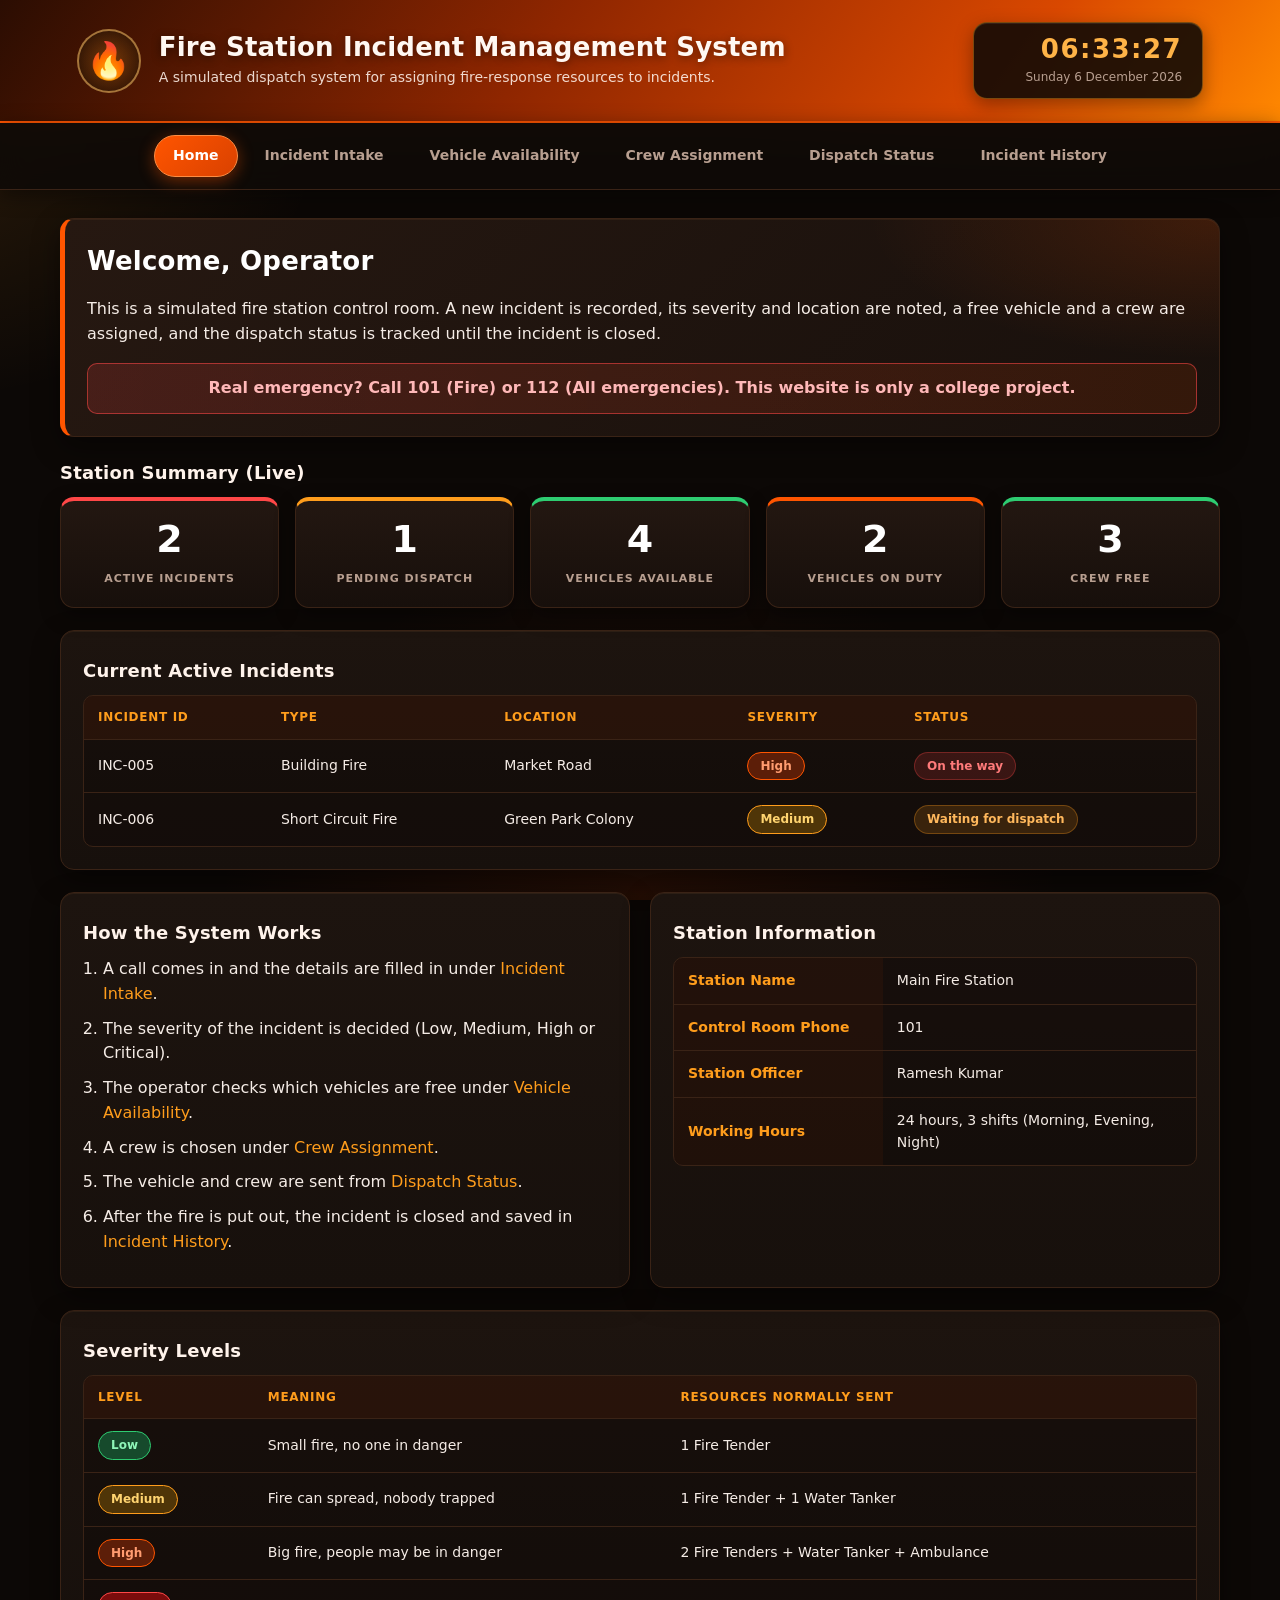
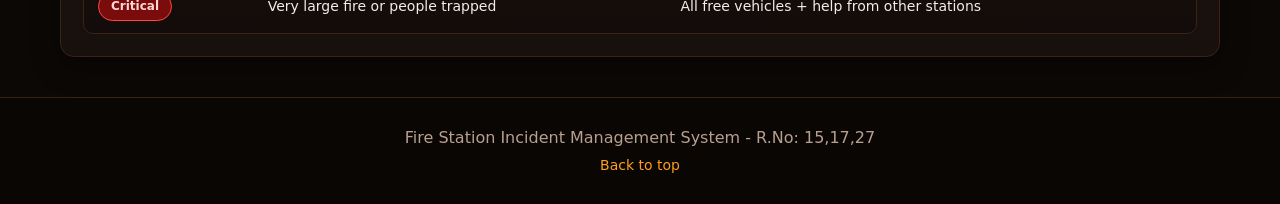
==== commit 94d9b817: "Update index.html" ====
--- a/index.html
+++ b/index.html
@@ -4,7 +4,7 @@
     <meta charset="UTF-8">
     <meta name="viewport" content="width=device-width, initial-scale=1">
     <title>Fire Station Incident Management System</title>
-    <link rel="stylesheet" href="fire station.css">
+    <link rel="stylesheet" href="style.css">
 </head>
 <body id="top">
 
--- a/style.css
+++ b/style.css
@@ -0,0 +1,574 @@
+/* ---------- Dark Orange & Ember Theme ---------- */
+:root {
+    --bg: #0c0806;
+    --bg-2: #160f0b;
+    --card: #1d140f;
+    --card-hover: #241913;
+    --line: #3a2316;
+    --line-bright: #5c3621;
+    --text: #f5ece6;
+    --muted: #b89f90;
+    --fire: #ff5500;
+    --fire-deep: #b83200;
+    --amber: #ff9d1c;
+    --glow: rgba(255, 85, 0, 0.28);
+    --green: #2ecc71;
+    --red: #ff4747;
+    --orange: #ff9f43;
+    --radius: 14px;
+}
+
+* { box-sizing: border-box; }
+html { scroll-behavior: smooth; }
+
+/* ---------- Basic page settings ---------- */
+body {
+    font-family: "Segoe UI", system-ui, -apple-system, Arial, sans-serif;
+    margin: 0;
+    background:
+        radial-gradient(950px 450px at 85% -8%, rgba(255, 85, 0, 0.24), transparent 60%),
+        radial-gradient(750px 450px at -10% 15%, rgba(255, 157, 28, 0.12), transparent 60%),
+        radial-gradient(600px 500px at 50% 100%, rgba(184, 50, 0, 0.14), transparent 70%),
+        var(--bg);
+    background-attachment: fixed;
+    color: var(--text);
+    line-height: 1.55;
+}
+
+a {
+    color: var(--amber);
+    text-decoration: none;
+    transition: color 0.2s;
+}
+a:hover { color: #ffc266; text-decoration: underline; }
+
+h1, h2, h3 { margin: 0 0 10px; letter-spacing: 0.2px; }
+h3 {
+    font-size: 18px;
+    margin-top: 4px;
+    color: #fff3eb;
+    display: flex;
+    align-items: center;
+    gap: 8px;
+}
+
+/* ---------- Header & Clock Alignment ---------- */
+.topbar {
+    display: flex;
+    justify-content: space-between;
+    align-items: center;
+    gap: 24px;
+    flex-wrap: wrap;
+    padding: 22px 6%;
+    background: linear-gradient(125deg, #2b0d02 0%, #8f2600 42%, #d94800 78%, #ff8800 100%);
+    color: #fff8f2;
+    border-bottom: 2px solid var(--fire);
+    box-shadow: 0 8px 32px rgba(255, 85, 0, 0.22);
+}
+
+.brand {
+    display: flex;
+    align-items: center;
+    gap: 18px;
+    flex: 1 1 320px;
+}
+.brand h1 {
+    font-size: 26px;
+    font-weight: 800;
+    margin: 0;
+    line-height: 1.2;
+    text-shadow: 0 2px 10px rgba(0, 0, 0, 0.45);
+}
+.brand p {
+    margin: 4px 0 0;
+    font-size: 14px;
+    color: rgba(255, 243, 235, 0.88);
+}
+
+.flame {
+    flex-shrink: 0;
+    font-size: 36px;
+    width: 64px;
+    height: 64px;
+    display: grid;
+    place-items: center;
+    background: radial-gradient(circle, rgba(255, 157, 28, 0.28), rgba(12, 8, 6, 0.65));
+    border: 2px solid rgba(255, 194, 102, 0.55);
+    border-radius: 50%;
+    animation: pulse 2.2s ease-in-out infinite;
+}
+
+@keyframes pulse {
+    0%, 100% { box-shadow: 0 0 0 0 rgba(255, 157, 28, 0.45); }
+    50% { box-shadow: 0 0 0 14px rgba(255, 157, 28, 0); }
+}
+
+.clock-box {
+    flex-shrink: 0;
+    margin-left: auto;
+    min-width: 230px;
+    display: flex;
+    flex-direction: column;
+    align-items: flex-end;
+    justify-content: center;
+    text-align: right;
+    background: rgba(12, 8, 6, 0.88);
+    border: 1px solid rgba(255, 157, 28, 0.4);
+    color: var(--amber);
+    padding: 12px 20px;
+    border-radius: var(--radius);
+    box-shadow:
+        0 6px 18px rgba(0, 0, 0, 0.35),
+        inset 0 1px 0 rgba(255, 255, 255, 0.08);
+    font-variant-numeric: tabular-nums;
+}
+#clock-time {
+    font-size: 26px;
+    font-weight: 800;
+    letter-spacing: 1.5px;
+    line-height: 1.15;
+    color: #ffb347;
+}
+#clock-date {
+    font-size: 12px;
+    font-weight: 500;
+    color: var(--muted);
+    margin-top: 3px;
+}
+
+/* ---------- Navigation bar ---------- */
+.nav {
+    position: sticky;
+    top: 0;
+    z-index: 10;
+    display: flex;
+    justify-content: center;
+    flex-wrap: wrap;
+    gap: 8px;
+    padding: 12px 16px;
+    background: rgba(15, 10, 7, 0.9);
+    backdrop-filter: blur(12px);
+    border-bottom: 1px solid var(--line);
+    box-shadow: 0 4px 20px rgba(0, 0, 0, 0.45);
+}
+
+.nav a {
+    color: var(--muted);
+    text-decoration: none;
+    padding: 9px 18px;
+    border-radius: 999px;
+    font-size: 14px;
+    font-weight: 600;
+    border: 1px solid transparent;
+    transition: all 0.2s ease;
+}
+.nav a:hover {
+    background: var(--card);
+    color: var(--amber);
+    border-color: var(--line-bright);
+    text-decoration: none;
+}
+
+/* Highlight active nav link using :target */
+body:not(:has(.view:target)) .nav a[href="#home"],
+body:has(#home:target) .nav a[href="#home"],
+body:has(#intake:target) .nav a[href="#intake"],
+body:has(#vehicles:target) .nav a[href="#vehicles"],
+body:has(#crew:target) .nav a[href="#crew"],
+body:has(#dispatch:target) .nav a[href="#dispatch"],
+body:has(#history:target) .nav a[href="#history"] {
+    background: linear-gradient(135deg, var(--fire), #d94100);
+    color: #fff;
+    border-color: #ff8c42;
+    box-shadow: 0 4px 16px rgba(255, 85, 0, 0.4);
+}
+
+/* ---------- Pure CSS Tab Switching ---------- */
+main {
+    width: min(1160px, 92%);
+    margin: 28px auto;
+}
+
+.view { display: none; animation: fade 0.35s ease; }
+.view:target { display: block; }
+body:not(:has(.view:target)) #home { display: block; }
+
+@keyframes fade {
+    from { opacity: 0; transform: translateY(10px); }
+    to { opacity: 1; transform: none; }
+}
+
+/* ---------- Pure CSS Form Submission Banner ---------- */
+.notice-banner {
+    display: none;
+    justify-content: space-between;
+    align-items: center;
+    gap: 12px;
+    background: linear-gradient(90deg, rgba(46, 204, 113, 0.18), rgba(29, 20, 15, 0.95));
+    border: 1px solid var(--green);
+    border-left: 5px solid var(--green);
+    color: #d4f8e3;
+    padding: 14px 20px;
+    border-radius: var(--radius);
+    margin-bottom: 22px;
+    font-weight: 600;
+    box-shadow: 0 8px 24px rgba(0, 0, 0, 0.4);
+}
+.notice-banner:target {
+    display: flex;
+    animation: fade 0.3s ease;
+}
+.close-notice {
+    color: var(--text);
+    text-decoration: none;
+    font-size: 13px;
+    padding: 5px 12px;
+    border: 1px solid var(--line-bright);
+    border-radius: 8px;
+    background: var(--bg-2);
+}
+.close-notice:hover {
+    border-color: var(--amber);
+    color: var(--amber);
+    text-decoration: none;
+}
+
+/* ---------- Cards & Layout ---------- */
+.card, .hero {
+    background: linear-gradient(180deg, var(--card) 0%, #17100c 100%);
+    border: 1px solid var(--line);
+    border-radius: var(--radius);
+    padding: 22px;
+    margin-bottom: 22px;
+    box-shadow:
+        0 10px 28px rgba(0, 0, 0, 0.42),
+        inset 0 1px 0 rgba(255, 166, 102, 0.07);
+}
+
+.hero {
+    border-left: 5px solid var(--fire);
+    background:
+        radial-gradient(500px 200px at 100% 0%, rgba(255, 85, 0, 0.16), transparent 70%),
+        linear-gradient(135deg, #261811 0%, #18100c 100%);
+}
+.hero h2 { font-size: 26px; color: #fff; }
+
+.page-title {
+    display: flex;
+    align-items: center;
+    gap: 16px;
+    margin-bottom: 20px;
+    padding-bottom: 14px;
+    border-bottom: 1px solid var(--line);
+}
+.page-title h2 { margin: 0; font-size: 24px; color: #fff; }
+.page-title p { margin: 2px 0 0; color: var(--muted); }
+.num {
+    width: 44px;
+    height: 44px;
+    display: grid;
+    place-items: center;
+    background: linear-gradient(135deg, var(--fire), var(--amber));
+    color: #1a0800;
+    font-size: 18px;
+    font-weight: 800;
+    border-radius: 12px;
+    box-shadow: 0 4px 14px rgba(255, 85, 0, 0.38);
+}
+
+.grid-2 { display: grid; grid-template-columns: 1fr 1fr; gap: 20px; margin-bottom: 22px; }
+.grid-3 { display: grid; grid-template-columns: repeat(3, 1fr); gap: 16px; }
+.grid-4 { display: grid; grid-template-columns: repeat(4, 1fr); gap: 16px; }
+.grid-2 > .card { margin-bottom: 0; }
+
+/* ---------- Stat boxes ---------- */
+.stats {
+    display: grid;
+    grid-template-columns: repeat(auto-fit, minmax(165px, 1fr));
+    gap: 16px;
+    margin-bottom: 22px;
+}
+.stat {
+    background: linear-gradient(180deg, #231711 0%, #170f0b 100%);
+    border: 1px solid var(--line);
+    border-top: 4px solid var(--fire);
+    border-radius: var(--radius);
+    padding: 18px 14px;
+    text-align: center;
+    box-shadow: 0 8px 20px rgba(0, 0, 0, 0.35);
+    transition: transform 0.2s ease, border-color 0.2s ease, box-shadow 0.2s ease;
+}
+.stat:hover {
+    transform: translateY(-4px);
+    border-color: var(--line-bright);
+    box-shadow: 0 12px 26px rgba(255, 85, 0, 0.16);
+}
+.stat span {
+    display: block;
+    font-size: 38px;
+    font-weight: 800;
+    color: #fff;
+    line-height: 1.1;
+    margin-bottom: 4px;
+}
+.stat small {
+    color: var(--muted);
+    text-transform: uppercase;
+    letter-spacing: 1px;
+    font-size: 11px;
+    font-weight: 700;
+}
+.stat.red { border-top-color: var(--red); }
+.stat.orange { border-top-color: var(--amber); }
+.stat.green { border-top-color: var(--green); }
+
+/* ---------- Forms ---------- */
+fieldset {
+    border: 1px solid var(--line);
+    background: rgba(12, 8, 6, 0.35);
+    border-radius: var(--radius);
+    margin: 0 0 18px;
+    padding: 14px 18px 8px;
+}
+legend {
+    font-weight: 700;
+    font-size: 13px;
+    text-transform: uppercase;
+    letter-spacing: 0.7px;
+    color: var(--amber);
+    padding: 2px 10px;
+    background: var(--card);
+    border: 1px solid var(--line);
+    border-radius: 6px;
+}
+
+form p { margin: 0 0 14px; }
+label {
+    display: block;
+    font-size: 13px;
+    font-weight: 600;
+    color: var(--muted);
+    margin-bottom: 5px;
+}
+
+input[type="text"], input[type="tel"], input[type="date"], input[type="time"],
+input[type="number"], select, textarea {
+    width: 100%;
+    padding: 10px 13px;
+    background: var(--bg-2);
+    color: var(--text);
+    border: 1px solid var(--line);
+    border-radius: 9px;
+    font: inherit;
+    transition: border-color 0.2s, box-shadow 0.2s, background 0.2s;
+}
+input:hover, select:hover, textarea:hover {
+    border-color: var(--line-bright);
+}
+input:focus, select:focus, textarea:focus {
+    outline: none;
+    background: #1a110c;
+    border-color: var(--fire);
+    box-shadow: 0 0 0 3px var(--glow);
+}
+input[type="date"], input[type="time"] { color-scheme: dark; }
+textarea { resize: vertical; }
+
+.choice-row { display: flex; flex-wrap: wrap; gap: 9px; margin-bottom: 12px; }
+.choice {
+    display: inline-flex;
+    align-items: center;
+    gap: 7px;
+    margin: 0;
+    padding: 8px 15px;
+    background: var(--bg-2);
+    border: 1px solid var(--line);
+    border-radius: 999px;
+    color: var(--text);
+    font-size: 14px;
+    font-weight: 500;
+    cursor: pointer;
+    transition: all 0.2s ease;
+}
+.choice:hover {
+    border-color: var(--fire);
+    background: var(--card-hover);
+}
+.choice input { accent-color: var(--fire); }
+.choice:has(input:checked) {
+    border-color: var(--fire);
+    background: rgba(255, 85, 0, 0.22);
+    color: #fff;
+    box-shadow: 0 0 12px rgba(255, 85, 0, 0.2);
+}
+.choice.sev-low:has(input:checked) { background: rgba(46, 204, 113, 0.22); border-color: var(--green); }
+.choice.sev-medium:has(input:checked) { background: rgba(255, 157, 28, 0.24); border-color: var(--amber); }
+.choice.sev-high:has(input:checked) { background: rgba(255, 85, 0, 0.28); border-color: var(--fire); }
+.choice.sev-critical:has(input:checked) { background: rgba(255, 71, 71, 0.28); border-color: var(--red); }
+
+/* Pure CSS Dynamic Severity Resource Hints */
+.hint-low, .hint-medium, .hint-high, .hint-critical { display: none; }
+.severity-box:has(input[value="low"]:checked) .hint-default,
+.severity-box:has(input[value="medium"]:checked) .hint-default,
+.severity-box:has(input[value="high"]:checked) .hint-default,
+.severity-box:has(input[value="critical"]:checked) .hint-default { display: none; }
+
+.severity-box:has(input[value="low"]:checked) .hint-low { display: block; }
+.severity-box:has(input[value="medium"]:checked) .hint-medium { display: block; }
+.severity-box:has(input[value="high"]:checked) .hint-high { display: block; }
+.severity-box:has(input[value="critical"]:checked) .hint-critical { display: block; }
+
+.actions { display: flex; gap: 12px; flex-wrap: wrap; }
+
+.btn {
+    background: linear-gradient(135deg, var(--fire) 0%, var(--amber) 100%);
+    color: #1a0700;
+    font: inherit;
+    font-weight: 800;
+    border: none;
+    border-radius: 9px;
+    padding: 11px 22px;
+    cursor: pointer;
+    box-shadow: 0 4px 16px rgba(255, 85, 0, 0.35);
+    transition: transform 0.15s, filter 0.2s, box-shadow 0.2s;
+}
+.btn:hover {
+    transform: translateY(-2px);
+    filter: brightness(1.08);
+    box-shadow: 0 6px 22px rgba(255, 85, 0, 0.5);
+}
+.btn:active { transform: none; }
+
+.btn.ghost {
+    background: rgba(255, 255, 255, 0.02);
+    color: var(--text);
+    border: 1px solid var(--line-bright);
+    font-weight: 600;
+    box-shadow: none;
+}
+.btn.ghost:hover {
+    border-color: var(--amber);
+    color: var(--amber);
+    background: rgba(255, 157, 28, 0.08);
+    box-shadow: none;
+}
+
+/* ---------- Tables ---------- */
+.table-wrap {
+    overflow-x: auto;
+    border-radius: 10px;
+    border: 1px solid var(--line);
+    background: rgba(12, 8, 6, 0.35);
+}
+table { width: 100%; border-collapse: collapse; }
+
+th, td {
+    padding: 12px 14px;
+    text-align: left;
+    border-bottom: 1px solid var(--line);
+    font-size: 14px;
+    vertical-align: middle;
+}
+tbody tr:last-child td, tbody tr:last-child th { border-bottom: none; }
+
+thead th, table th {
+    background: rgba(255, 85, 0, 0.08);
+    color: var(--amber);
+    font-size: 12px;
+    font-weight: 700;
+    text-transform: uppercase;
+    letter-spacing: 0.7px;
+}
+tbody tr { transition: background 0.15s ease; }
+tbody tr:hover { background: rgba(255, 115, 36, 0.08); }
+table.info th {
+    width: 40%;
+    text-transform: none;
+    font-size: 14px;
+    letter-spacing: 0;
+    background: rgba(255, 85, 0, 0.05);
+}
+
+/* ---------- Status pills ---------- */
+.pill, .sev {
+    display: inline-block;
+    padding: 4px 12px;
+    border-radius: 999px;
+    font-size: 12px;
+    font-weight: 700;
+    white-space: nowrap;
+}
+.pill.available {
+    background: rgba(46, 204, 113, 0.16);
+    color: #58e694;
+    border: 1px solid rgba(46, 204, 113, 0.3);
+}
+.pill.busy {
+    background: rgba(255, 71, 71, 0.16);
+    color: #ff7a7a;
+    border: 1px solid rgba(255, 71, 71, 0.3);
+}
+.pill.waiting {
+    background: rgba(255, 157, 28, 0.16);
+    color: #ffb85c;
+    border: 1px solid rgba(255, 157, 28, 0.3);
+}
+
+.dot { display: inline-block; width: 10px; height: 10px; border-radius: 50%; margin-right: 4px; }
+.dot.available { background: var(--green); box-shadow: 0 0 8px var(--green); }
+.dot.busy { background: var(--red); box-shadow: 0 0 8px var(--red); }
+.dot.waiting { background: var(--amber); box-shadow: 0 0 8px var(--amber); }
+
+/* ---------- Severity colours ---------- */
+.sev-low { background-color: #164a2c; color: #8ef5b8; border: 1px solid #2ecc71; }
+.sev-medium { background-color: #4f3508; color: #ffd470; border: 1px solid #ff9d1c; }
+.sev-high { background-color: #5c1e08; color: #ff9c70; border: 1px solid #ff5500; }
+.sev-critical { background-color: #7a0c0c; color: #ffd6d6; border: 1px solid #ff4747; font-weight: 800; }
+
+.choice.sev-low, .choice.sev-medium, .choice.sev-high, .choice.sev-critical {
+    background-color: var(--bg-2);
+    color: var(--text);
+    border-color: var(--line);
+}
+
+/* ---------- Other ---------- */
+.note, .hint { font-size: 13px; color: var(--muted); }
+.hint { min-height: 20px; }
+.hint b { color: var(--amber); }
+
+.emergency {
+    background: linear-gradient(90deg, rgba(255, 71, 71, 0.16), rgba(255, 85, 0, 0.12));
+    border: 1px solid rgba(255, 71, 71, 0.55);
+    border-radius: 10px;
+    padding: 12px 16px;
+    text-align: center;
+    font-weight: 700;
+    color: #ffb8b8;
+    margin-bottom: 0;
+}
+
+.steps { padding-left: 20px; margin: 0; }
+.steps li { margin-bottom: 10px; color: var(--text); }
+
+footer {
+    text-align: center;
+    padding: 24px 20px;
+    color: var(--muted);
+    border-top: 1px solid var(--line);
+    background: #0a0604;
+    margin-top: 40px;
+}
+footer p { margin: 4px 0; }
+.top { font-size: 14px; }
+
+/* ---------- Small screens ---------- */
+@media (max-width: 800px) {
+    .grid-2, .grid-3, .grid-4 { grid-template-columns: 1fr; }
+    .brand h1 { font-size: 20px; }
+    .clock-box {
+        width: 100%;
+        margin-left: 0;
+        align-items: flex-start;
+        text-align: left;
+    }
+}
